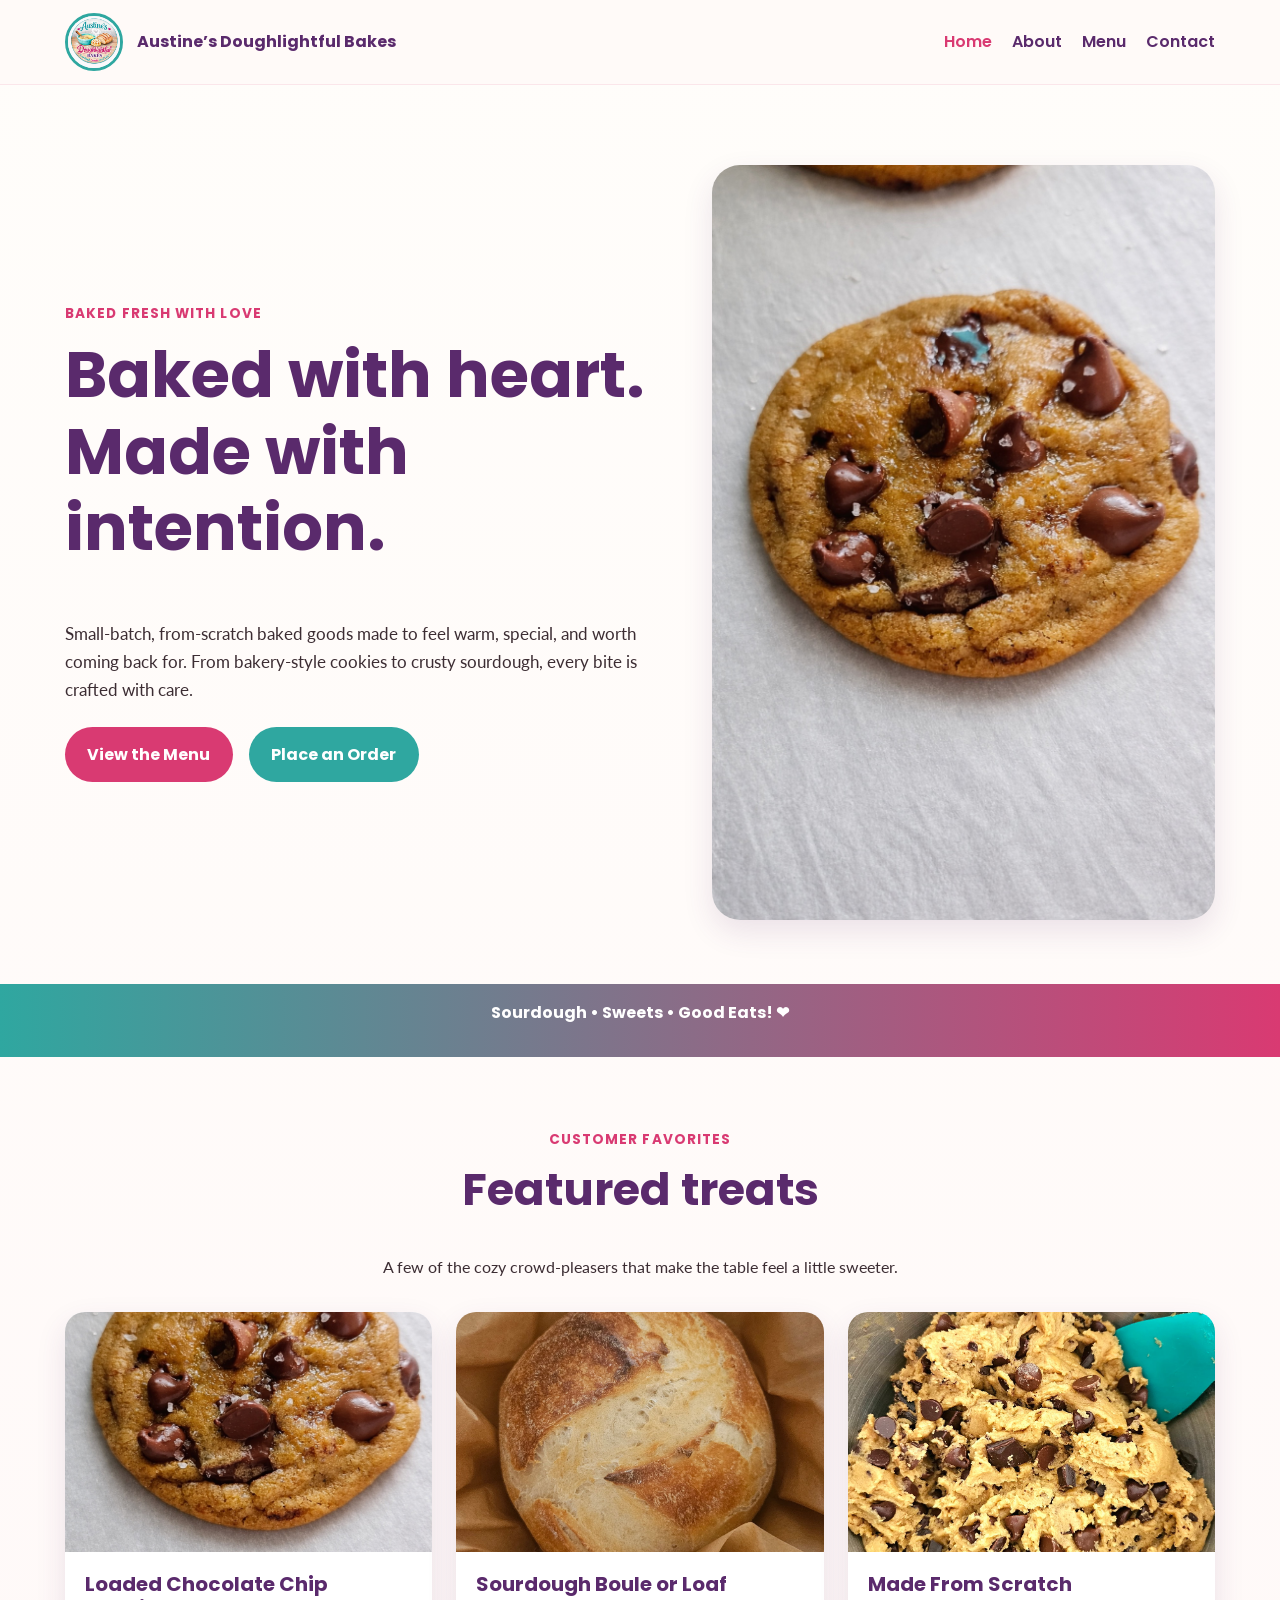
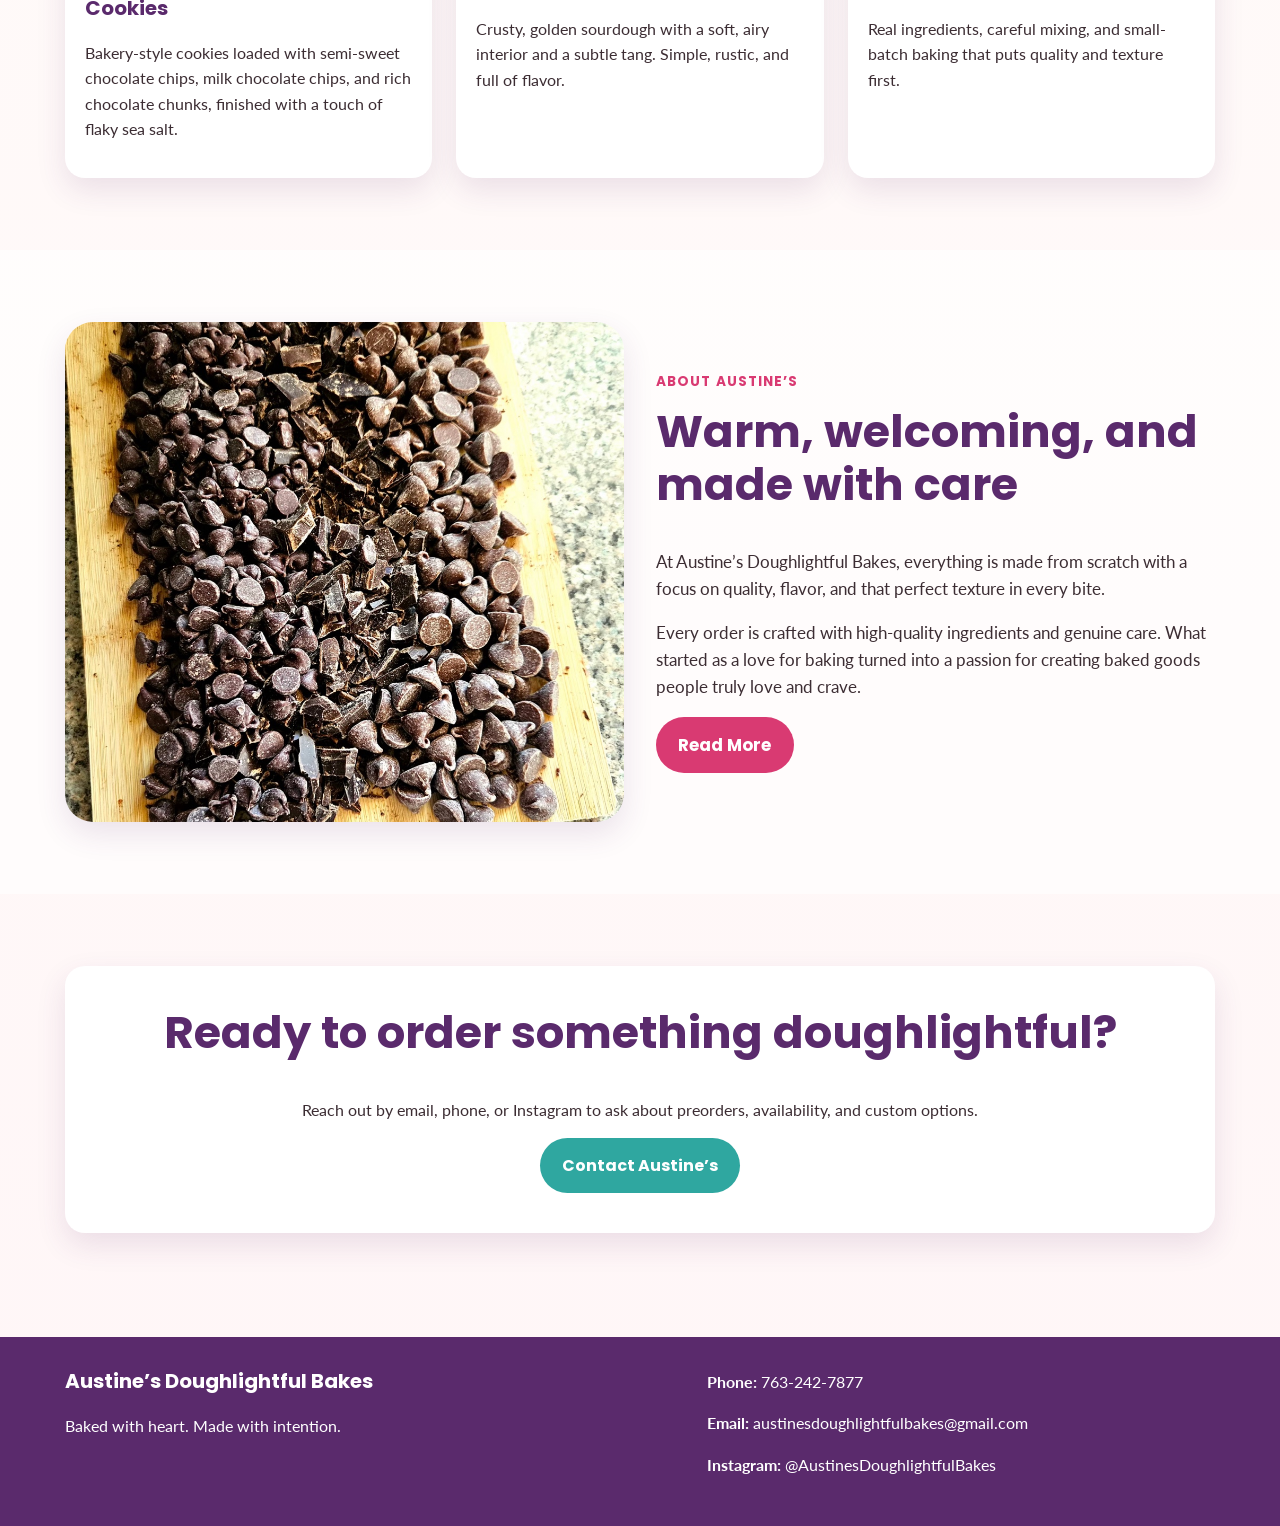
==== index.html @ f6f8898e "Add files via upload" ====
<!DOCTYPE html>
<html lang="en">
<head>
  <meta charset="UTF-8" />
  <meta name="viewport" content="width=device-width, initial-scale=1.0" />
  <title>Austine’s Doughlightful Bakes | Home</title>
  <meta
    name="description"
    content="Austine’s Doughlightful Bakes offers small-batch, from-scratch cookies, brownies, sourdough bread, and cinnamon rolls made with heart."
  />
  <link rel="preconnect" href="https://fonts.googleapis.com" />
  <link rel="preconnect" href="https://fonts.gstatic.com" crossorigin />
  <link
    href="https://fonts.googleapis.com/css2?family=Lato:wght@400;700&family=Pacifico&family=Poppins:wght@400;600;700&display=swap"
    rel="stylesheet"
  />
  <link rel="stylesheet" href="assets/css/style.css" />
</head>
<body>
  <header class="site-header">
    <div class="container nav-wrapper">
      <a href="index.html" class="brand">
        <img src="assets/images/logo.png" alt="Austine’s Doughlightful Bakes logo" class="brand-logo" />
        <span class="brand-text">Austine’s Doughlightful Bakes</span>
      </a>

      <button class="nav-toggle" aria-label="Open menu">☰</button>

      <nav class="site-nav">
        <a href="index.html" class="active">Home</a>
        <a href="about.html">About</a>
        <a href="menu.html">Menu</a>
        <a href="contact.html">Contact</a>
      </nav>
    </div>
  </header>

  <main>
    <section class="hero">
      <div class="container hero-grid">
        <div class="hero-text">
          <p class="eyebrow">Baked fresh with love</p>
          <h1>Baked with heart. Made with intention.</h1>
          <p class="hero-description">
            Small-batch, from-scratch baked goods made to feel warm, special,
            and worth coming back for. From bakery-style cookies to crusty sourdough,
            every bite is crafted with care.
          </p>
          <div class="hero-buttons">
            <a class="btn btn-primary" href="menu.html">View the Menu</a>
            <a class="btn btn-secondary" href="contact.html">Place an Order</a>
          </div>
        </div>

        <div class="hero-image-card">
          <img src="assets/images/cookie-closeup.jpg" alt="Chocolate chip cookie with flaky sea salt" />
        </div>
      </div>
    </section>

    <section class="tagline-strip">
      <div class="container">
        <p>Sourdough • Sweets • Good Eats! ❤</p>
      </div>
    </section>

    <section class="featured section">
      <div class="container">
        <div class="section-heading">
          <p class="eyebrow">Customer favorites</p>
          <h2>Featured treats</h2>
          <p>
            A few of the cozy crowd-pleasers that make the table feel a little sweeter.
          </p>
        </div>

        <div class="card-grid">
          <article class="product-card">
            <img src="assets/images/cookie-closeup.jpg" alt="Loaded chocolate chip cookie" />
            <div class="card-content">
              <h3>Loaded Chocolate Chip Cookies</h3>
              <p>
                Bakery-style cookies loaded with semi-sweet chocolate chips, milk chocolate chips,
                and rich chocolate chunks, finished with a touch of flaky sea salt.
              </p>
            </div>
          </article>

          <article class="product-card">
            <img src="assets/images/sourdough-loaf.jpg" alt="Fresh sourdough loaf" />
            <div class="card-content">
              <h3>Sourdough Boule or Loaf</h3>
              <p>
                Crusty, golden sourdough with a soft, airy interior and a subtle tang.
                Simple, rustic, and full of flavor.
              </p>
            </div>
          </article>

          <article class="product-card">
            <img src="assets/images/cookie-dough.jpg" alt="Chocolate chip cookie dough in mixing bowl" />
            <div class="card-content">
              <h3>Made From Scratch</h3>
              <p>
                Real ingredients, careful mixing, and small-batch baking that puts quality and texture first.
              </p>
            </div>
          </article>
        </div>
      </div>
    </section>

    <section class="about-preview section alt-bg">
      <div class="container split-section">
        <div class="image-panel">
          <img src="assets/images/chocolate-chunks.jpg" alt="Chocolate chips and chopped chocolate" />
        </div>
        <div class="text-panel">
          <p class="eyebrow">About Austine’s</p>
          <h2>Warm, welcoming, and made with care</h2>
          <p>
            At Austine’s Doughlightful Bakes, everything is made from scratch with a focus on
            quality, flavor, and that perfect texture in every bite.
          </p>
          <p>
            Every order is crafted with high-quality ingredients and genuine care. What started
            as a love for baking turned into a passion for creating baked goods people truly love and crave.
          </p>
          <a class="btn btn-primary" href="about.html">Read More</a>
        </div>
      </div>
    </section>

    <section class="home-cta section">
      <div class="container cta-box">
        <h2>Ready to order something doughlightful?</h2>
        <p>
          Reach out by email, phone, or Instagram to ask about preorders, availability, and custom options.
        </p>
        <a class="btn btn-secondary" href="contact.html">Contact Austine’s</a>
      </div>
    </section>
  </main>

  <footer class="site-footer">
    <div class="container footer-grid">
      <div>
        <h3>Austine’s Doughlightful Bakes</h3>
        <p>Baked with heart. Made with intention.</p>
      </div>
      <div>
        <p><strong>Phone:</strong> <a href="tel:7632427877">763-242-7877</a></p>
        <p><strong>Email:</strong> <a href="mailto:austinesdoughlightfulbakes@gmail.com">austinesdoughlightfulbakes@gmail.com</a></p>
        <p><strong>Instagram:</strong> <a href="https://instagram.com/AustinesDoughlightfulBakes" target="_blank" rel="noopener noreferrer">@AustinesDoughlightfulBakes</a></p>
      </div>
    </div>
  </footer>

  <script src="assets/js/script.js"></script>
</body>
</html>
---- assets/css/style.css ----
:root {
  --teal: #2fa7a0;
  --raspberry: #d93a72;
  --plum: #5a2a6c;
  --cream: #fff7f1;
  --cream-dark: #f4e7dc;
  --text: #3c2d33;
  --white: #ffffff;
  --shadow: 0 12px 30px rgba(90, 42, 108, 0.12);
  --radius: 20px;
  --max-width: 1150px;
}

* {
  box-sizing: border-box;
}

html {
  scroll-behavior: smooth;
}

body {
  margin: 0;
  font-family: "Lato", sans-serif;
  color: var(--text);
  background: linear-gradient(to bottom, #fffdfa, #fff6f7);
  line-height: 1.6;
}

img {
  max-width: 100%;
  display: block;
}

a {
  color: var(--plum);
  text-decoration: none;
}

a:hover {
  opacity: 0.9;
}

.container {
  width: min(92%, var(--max-width));
  margin: 0 auto;
}

.section {
  padding: 4.5rem 0;
}

.alt-bg {
  background: rgba(255, 255, 255, 0.68);
}

.centered-text {
  text-align: center;
}

.eyebrow {
  font-family: "Poppins", sans-serif;
  text-transform: uppercase;
  letter-spacing: 0.08em;
  font-size: 0.85rem;
  color: var(--raspberry);
  font-weight: 700;
  margin-bottom: 0.75rem;
}

h1,
h2,
h3,
h4 {
  margin-top: 0;
  line-height: 1.2;
  color: var(--plum);
}

h1 {
  font-family: "Poppins", sans-serif;
  font-size: clamp(2.3rem, 5vw, 4.4rem);
}

h2 {
  font-family: "Poppins", sans-serif;
  font-size: clamp(1.8rem, 4vw, 2.8rem);
}

h3 {
  font-family: "Poppins", sans-serif;
  font-size: 1.25rem;
}

p {
  margin-top: 0;
}

.site-header {
  position: sticky;
  top: 0;
  z-index: 1000;
  background: rgba(255, 250, 248, 0.94);
  backdrop-filter: blur(10px);
  border-bottom: 1px solid rgba(217, 58, 114, 0.1);
}

.nav-wrapper {
  display: flex;
  align-items: center;
  justify-content: space-between;
  gap: 1rem;
  min-height: 84px;
}

.brand {
  display: flex;
  align-items: center;
  gap: 0.85rem;
  font-family: "Poppins", sans-serif;
  font-weight: 700;
  color: var(--plum);
}

.brand-logo {
  width: 58px;
  height: 58px;
  object-fit: cover;
  border-radius: 50%;
  border: 3px solid var(--teal);
  background: var(--white);
}

.brand-text {
  font-size: 1rem;
}

.site-nav {
  display: flex;
  align-items: center;
  gap: 1.25rem;
}

.site-nav a {
  font-family: "Poppins", sans-serif;
  font-weight: 600;
  color: var(--plum);
  position: relative;
}

.site-nav a.active,
.site-nav a:hover {
  color: var(--raspberry);
}

.nav-toggle {
  display: none;
  border: none;
  background: var(--teal);
  color: var(--white);
  font-size: 1.4rem;
  padding: 0.5rem 0.8rem;
  border-radius: 12px;
  cursor: pointer;
}

.hero {
  padding: 5rem 0 4rem;
}

.hero-grid {
  display: grid;
  grid-template-columns: 1.1fr 0.9fr;
  gap: 2rem;
  align-items: center;
}

.hero-description {
  max-width: 620px;
  font-size: 1.08rem;
}

.hero-image-card img {
  border-radius: 28px;
  box-shadow: var(--shadow);
  min-height: 420px;
  object-fit: cover;
  width: 100%;
}

.hero-buttons {
  display: flex;
  flex-wrap: wrap;
  gap: 1rem;
  margin-top: 1.5rem;
}

.btn {
  display: inline-block;
  padding: 0.9rem 1.4rem;
  border-radius: 999px;
  font-family: "Poppins", sans-serif;
  font-weight: 700;
  transition: transform 0.2s ease, opacity 0.2s ease;
}

.btn:hover {
  transform: translateY(-2px);
}

.btn-primary {
  background: var(--raspberry);
  color: var(--white);
}

.btn-secondary {
  background: var(--teal);
  color: var(--white);
}

.tagline-strip {
  background: linear-gradient(90deg, var(--teal), var(--raspberry));
  color: var(--white);
  text-align: center;
  padding: 1rem 0;
  font-family: "Poppins", sans-serif;
  font-weight: 700;
}

.section-heading {
  text-align: center;
  max-width: 700px;
  margin: 0 auto 2rem;
}

.card-grid {
  display: grid;
  grid-template-columns: repeat(3, 1fr);
  gap: 1.5rem;
}

.product-card,
.value-card,
.contact-card,
.menu-card,
.cta-box {
  background: var(--white);
  border-radius: var(--radius);
  box-shadow: var(--shadow);
}

.product-card {
  overflow: hidden;
}

.product-card img {
  width: 100%;
  height: 240px;
  object-fit: cover;
}

.card-content {
  padding: 1.25rem;
}

.split-section {
  display: grid;
  grid-template-columns: 1fr 1fr;
  gap: 2rem;
  align-items: center;
}

.image-panel img {
  width: 100%;
  height: 100%;
  max-height: 500px;
  object-fit: cover;
  border-radius: 28px;
  box-shadow: var(--shadow);
}

.text-panel {
  font-size: 1.05rem;
}

.cta-box {
  text-align: center;
  padding: 2.5rem 1.5rem;
}

.page-hero {
  padding: 4rem 0 2rem;
  text-align: center;
}

.small-hero {
  background:
    radial-gradient(circle at top left, rgba(47, 167, 160, 0.12), transparent 35%),
    radial-gradient(circle at top right, rgba(217, 58, 114, 0.12), transparent 35%);
}

.menu-category-title {
  margin: 2.5rem 0 1rem;
  text-align: center;
}

.menu-grid {
  display: grid;
  grid-template-columns: repeat(2, 1fr);
  gap: 1.5rem;
}

.menu-card {
  padding: 1.5rem;
  border-left: 6px solid var(--teal);
}

.values-grid {
  display: grid;
  grid-template-columns: repeat(3, 1fr);
  gap: 1.5rem;
}

.value-card {
  padding: 1.5rem;
  text-align: center;
}

.contact-grid {
  display: grid;
  grid-template-columns: 1fr 1fr;
  gap: 1.5rem;
}

.contact-card {
  padding: 1.5rem;
}

.contact-actions {
  display: flex;
  flex-wrap: wrap;
  gap: 1rem;
  margin-top: 1rem;
}

.site-footer {
  background: var(--plum);
  color: var(--white);
  padding: 2rem 0;
  margin-top: 2rem;
}

.site-footer h3,
.site-footer p,
.site-footer a {
  color: var(--white);
}

.footer-grid {
  display: grid;
  grid-template-columns: 1.2fr 1fr;
  gap: 2rem;
  align-items: start;
}

@media (max-width: 900px) {
  .hero-grid,
  .split-section,
  .card-grid,
  .values-grid,
  .contact-grid,
  .menu-grid,
  .footer-grid {
    grid-template-columns: 1fr;
  }

  .hero {
    padding-top: 3rem;
  }

  .hero-image-card img {
    min-height: auto;
  }

  .site-nav {
    position: absolute;
    top: 84px;
    right: 4%;
    background: var(--white);
    box-shadow: var(--shadow);
    border-radius: 18px;
    padding: 1rem;
    display: none;
    flex-direction: column;
    align-items: flex-start;
    min-width: 220px;
  }

  .site-nav.show {
    display: flex;
  }

  .nav-toggle {
    display: inline-block;
  }

  .brand-text {
    max-width: 180px;
    font-size: 0.95rem;
  }
}
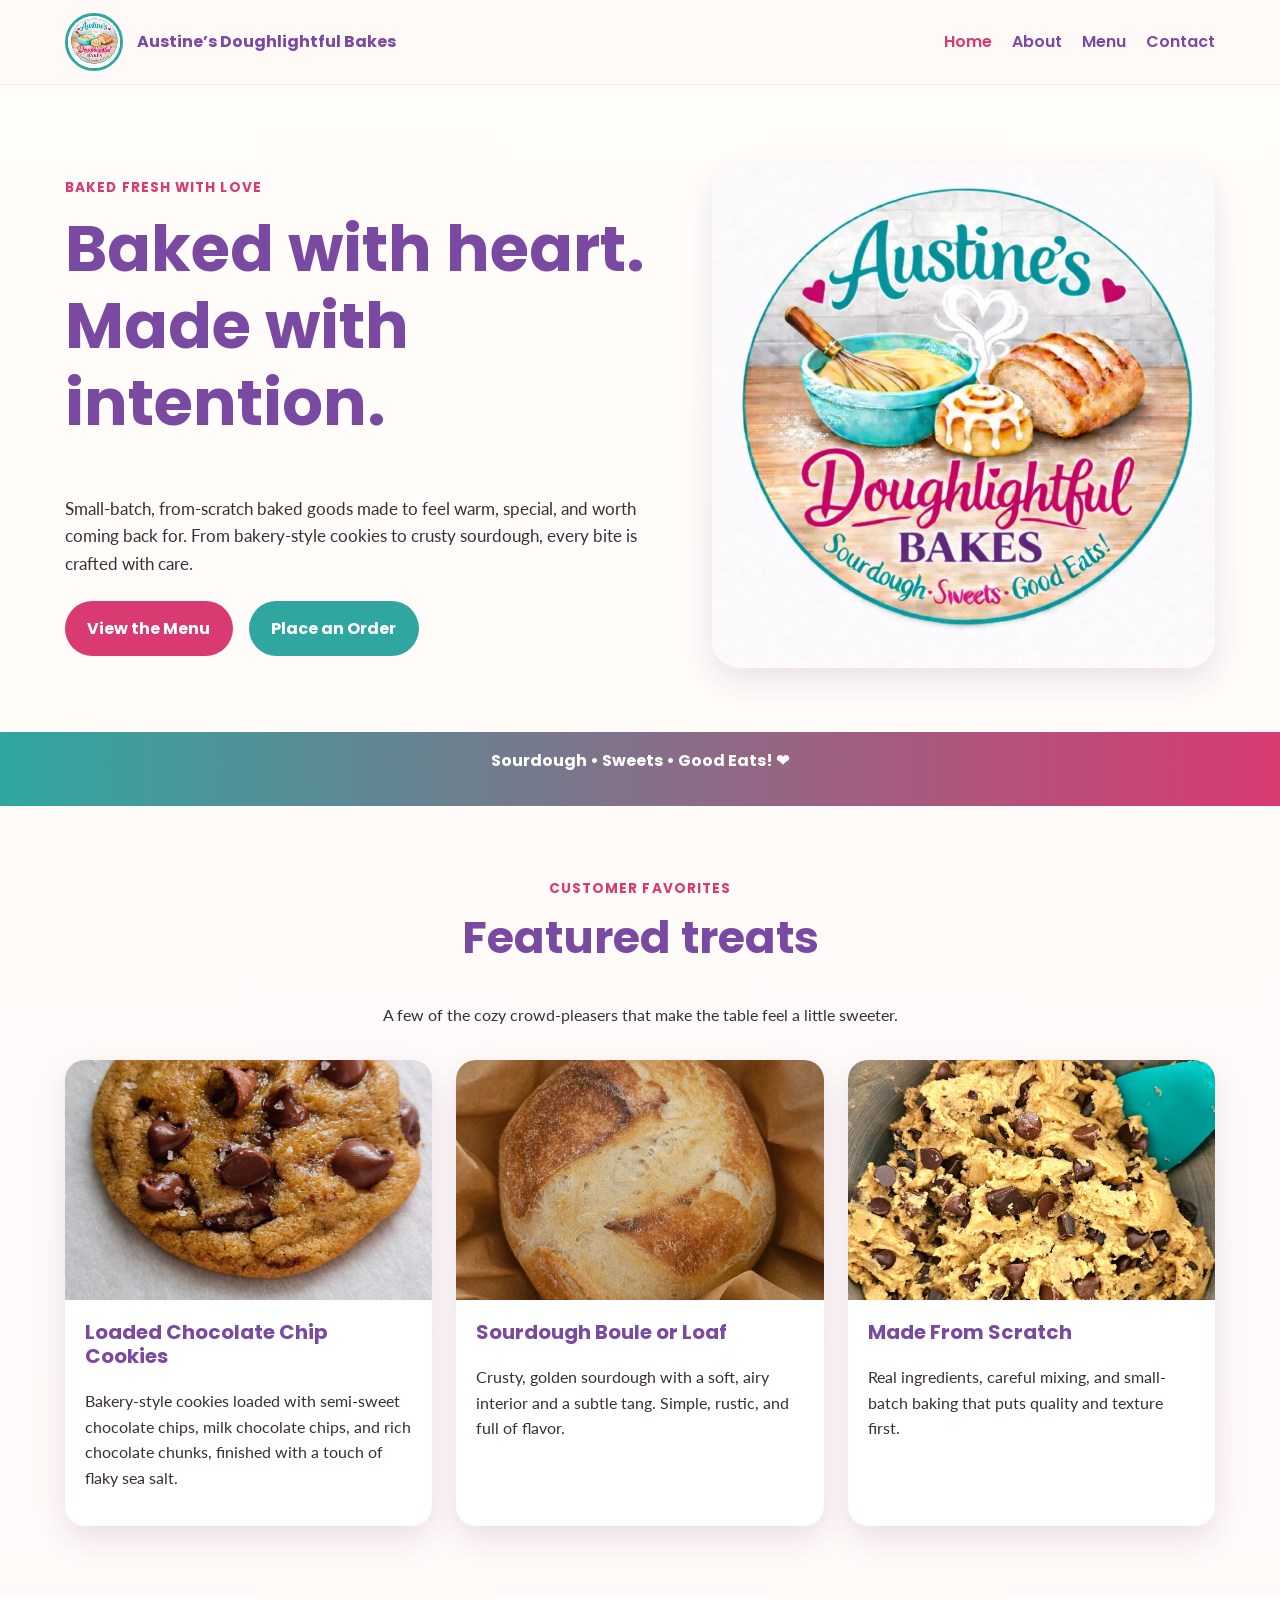
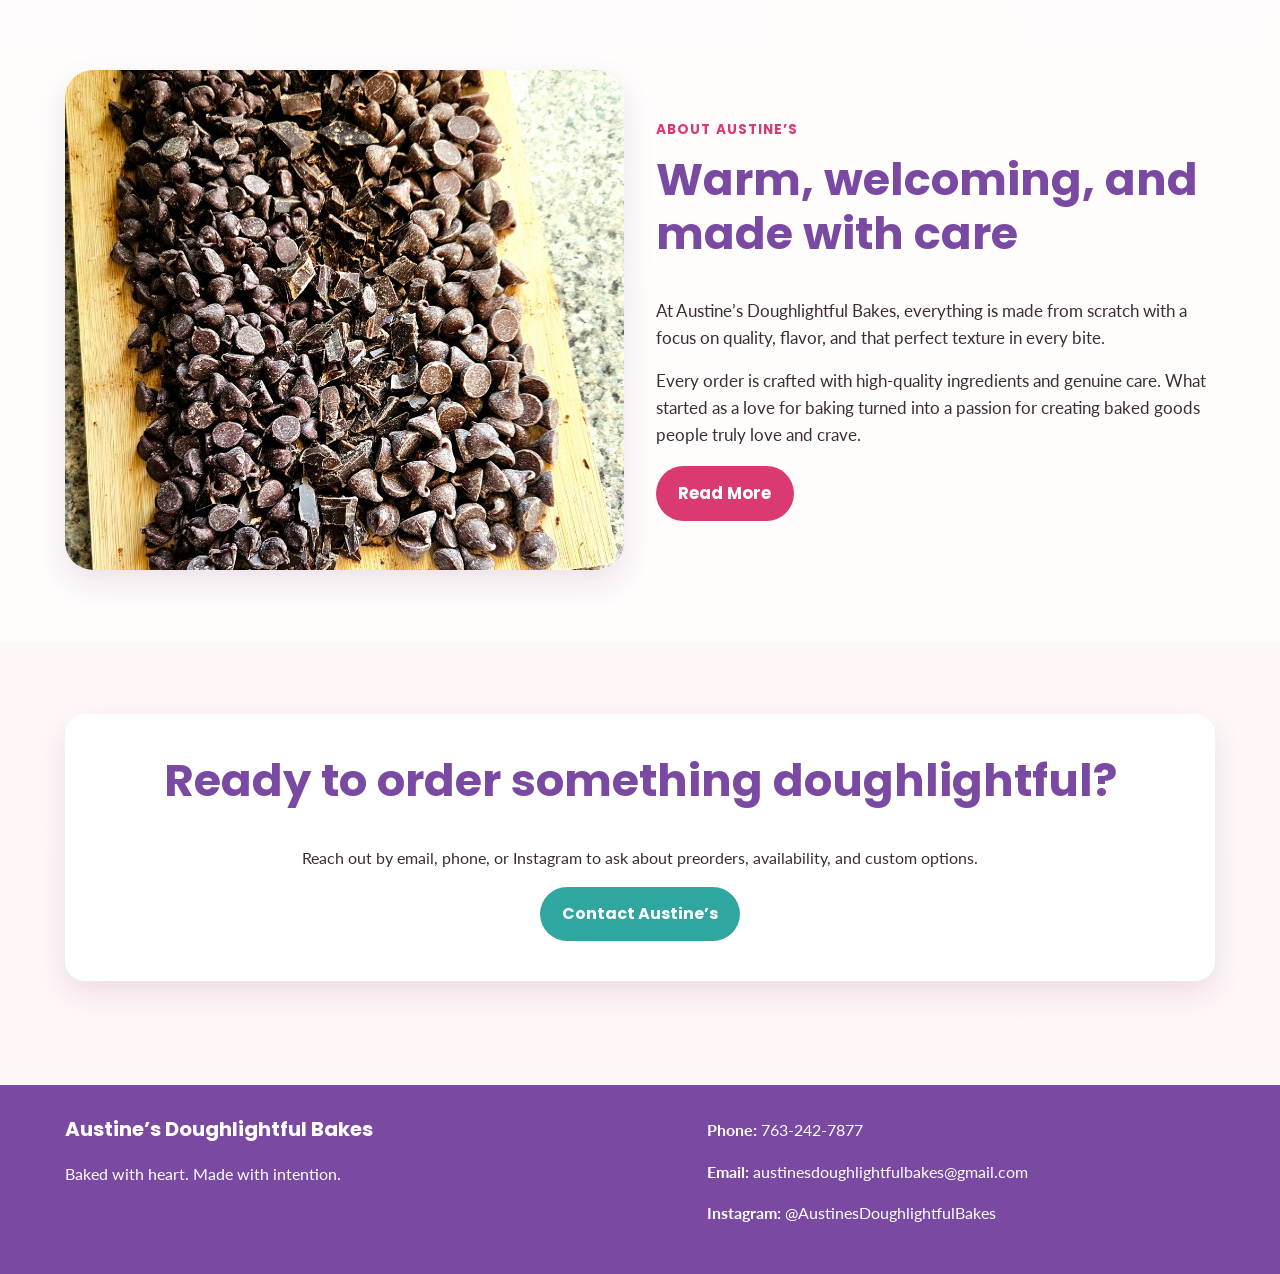
==== commit 888b167c: "Update index.html" ====
--- a/index.html
+++ b/index.html
@@ -53,9 +53,8 @@
         </div>
 
         <div class="hero-image-card">
-          <img src="assets/images/cookie-closeup.jpg" alt="Chocolate chip cookie with flaky sea salt" />
-        </div>
-      </div>
+  <img src="assets/images/logo.png" alt="Austine’s Doughlightful Bakes logo" />
+</div>
     </section>
 
     <section class="tagline-strip">
@@ -158,4 +157,4 @@
 
   <script src="assets/js/script.js"></script>
 </body>
-</html>+</html>
--- a/assets/css/style.css
+++ b/assets/css/style.css
@@ -1,7 +1,7 @@
 :root {
   --teal: #2fa7a0;
   --raspberry: #d93a72;
-  --plum: #5a2a6c;
+  --plum: #7a4aa3;
   --cream: #fff7f1;
   --cream-dark: #f4e7dc;
   --text: #3c2d33;
@@ -408,4 +408,4 @@
     max-width: 180px;
     font-size: 0.95rem;
   }
-}+}
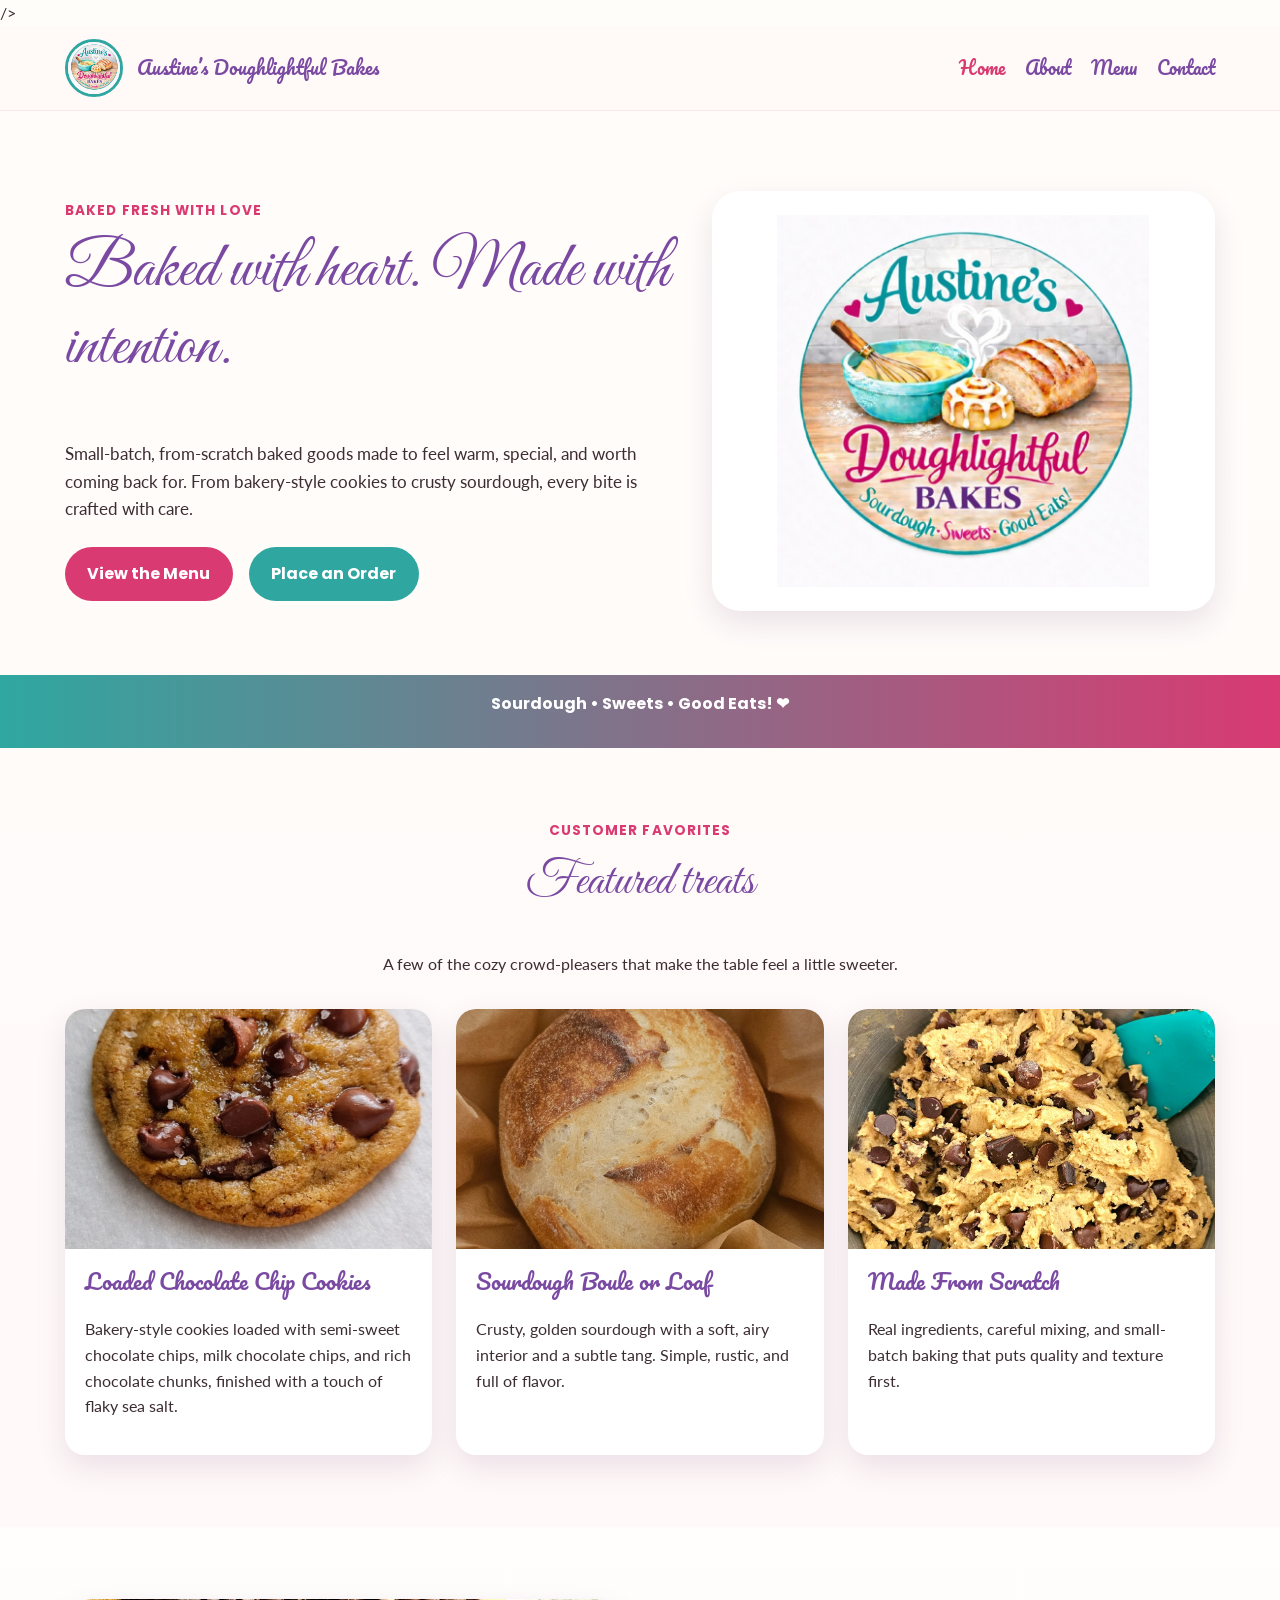
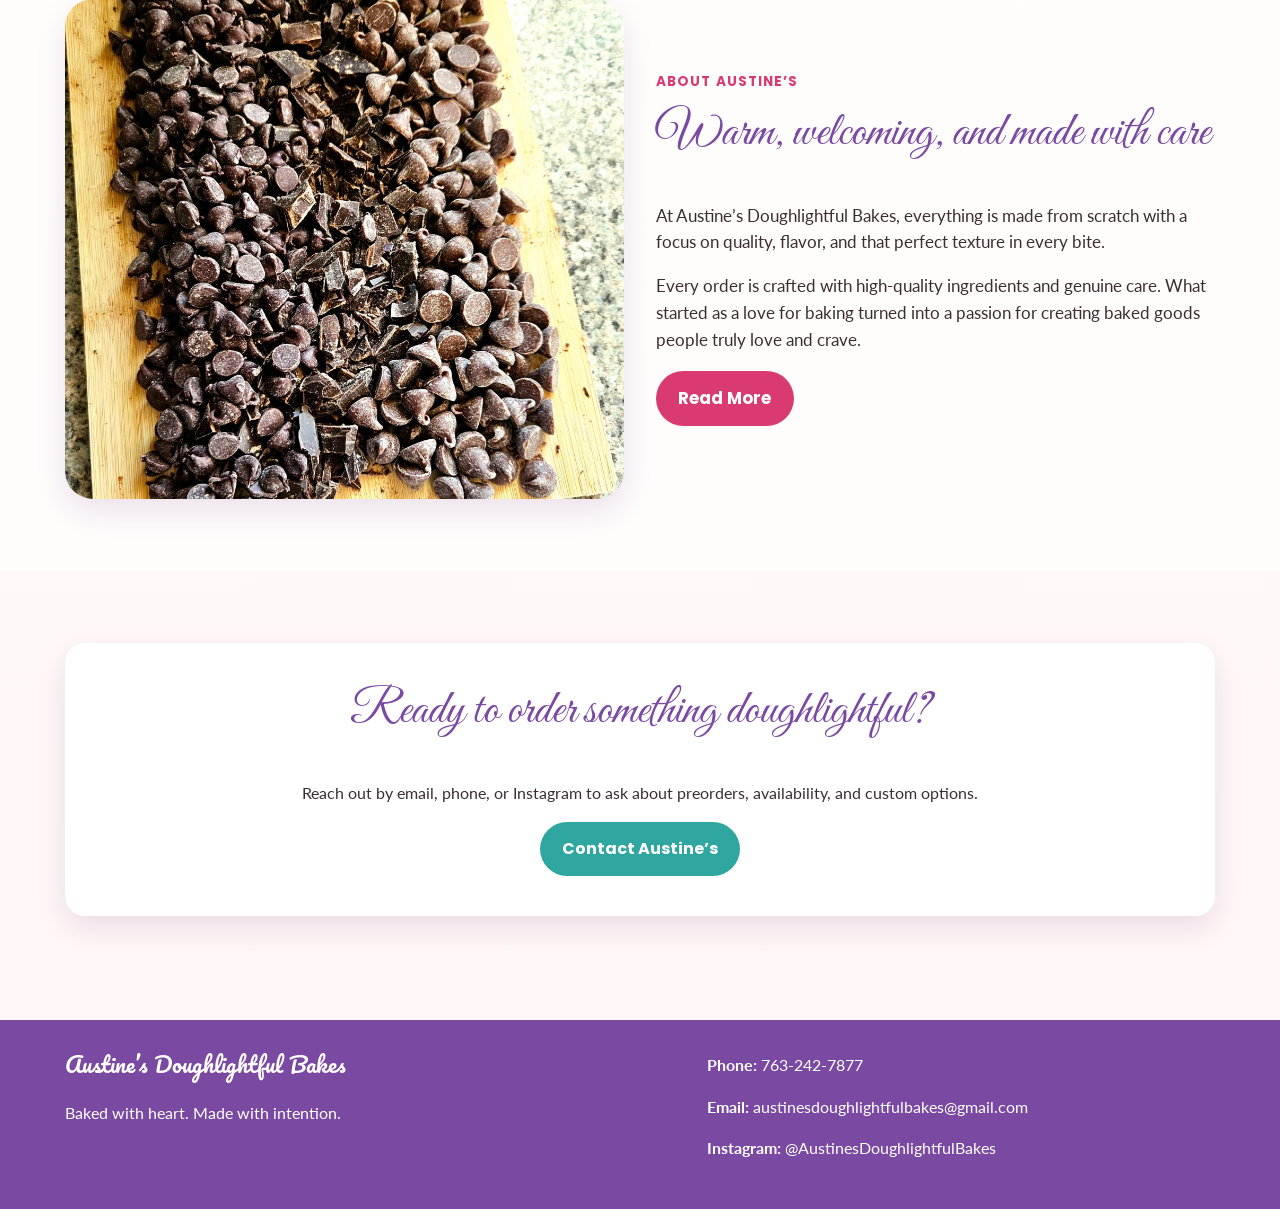
==== commit 3b3f1e4f: "Fix HTML encoding issues in index.html" ====
--- a/index.html
+++ b/index.html
@@ -8,11 +8,10 @@
     name="description"
     content="Austine’s Doughlightful Bakes offers small-batch, from-scratch cookies, brownies, sourdough bread, and cinnamon rolls made with heart."
   />
-  <link rel="preconnect" href="https://fonts.googleapis.com" />
-  <link rel="preconnect" href="https://fonts.gstatic.com" crossorigin />
   <link
-    href="https://fonts.googleapis.com/css2?family=Lato:wght@400;700&family=Pacifico&family=Poppins:wght@400;600;700&display=swap"
-    rel="stylesheet"
+  href="https://fonts.googleapis.com/css2?family=Lato:wght@400;700&family=Pacifico&family=Great+Vibes&family=Poppins:wght@400;600;700&display=swap"
+  rel="stylesheet"
+/>
   />
   <link rel="stylesheet" href="assets/css/style.css" />
 </head>
--- a/assets/css/style.css
+++ b/assets/css/style.css
@@ -68,28 +68,36 @@
   margin-bottom: 0.75rem;
 }
 
+/* ✨ SCRIPT FONT MAGIC */
+
 h1,
-h2,
+h2 {
+  margin-top: 0;
+  line-height: 1.2;
+  color: var(--plum);
+  font-family: "Great Vibes", cursive;
+  font-weight: 400;
+}
+
 h3,
 h4 {
   margin-top: 0;
   line-height: 1.2;
   color: var(--plum);
+  font-family: "Pacifico", cursive;
+  font-weight: 400;
 }
 
 h1 {
-  font-family: "Poppins", sans-serif;
-  font-size: clamp(2.3rem, 5vw, 4.4rem);
+  font-size: clamp(2.6rem, 5vw, 4.8rem);
 }
 
 h2 {
-  font-family: "Poppins", sans-serif;
-  font-size: clamp(1.8rem, 4vw, 2.8rem);
+  font-size: clamp(2rem, 4vw, 3rem);
 }
 
 h3 {
-  font-family: "Poppins", sans-serif;
-  font-size: 1.25rem;
+  font-size: 1.35rem;
 }
 
 p {
@@ -113,12 +121,13 @@
   min-height: 84px;
 }
 
+/* ✨ LOGO TEXT */
 .brand {
   display: flex;
   align-items: center;
   gap: 0.85rem;
-  font-family: "Poppins", sans-serif;
-  font-weight: 700;
+  font-family: "Pacifico", cursive;
+  font-weight: 400;
   color: var(--plum);
 }
 
@@ -132,9 +141,10 @@
 }
 
 .brand-text {
-  font-size: 1rem;
-}
-
+  font-size: 1.2rem;
+}
+
+/* ✨ NAV FONT */
 .site-nav {
   display: flex;
   align-items: center;
@@ -142,8 +152,9 @@
 }
 
 .site-nav a {
-  font-family: "Poppins", sans-serif;
-  font-weight: 600;
+  font-family: "Pacifico", cursive;
+  font-weight: 400;
+  font-size: 1.1rem;
   color: var(--plum);
   position: relative;
 }
@@ -183,9 +194,11 @@
 .hero-image-card img {
   border-radius: 28px;
   box-shadow: var(--shadow);
-  min-height: 420px;
-  object-fit: cover;
+  max-height: 420px;
+  object-fit: contain;
   width: 100%;
+  background: var(--white);
+  padding: 1.5rem;
 }
 
 .hero-buttons {
@@ -406,6 +419,6 @@
 
   .brand-text {
     max-width: 180px;
-    font-size: 0.95rem;
-  }
-}
+    font-size: 1.05rem;
+  }
+}
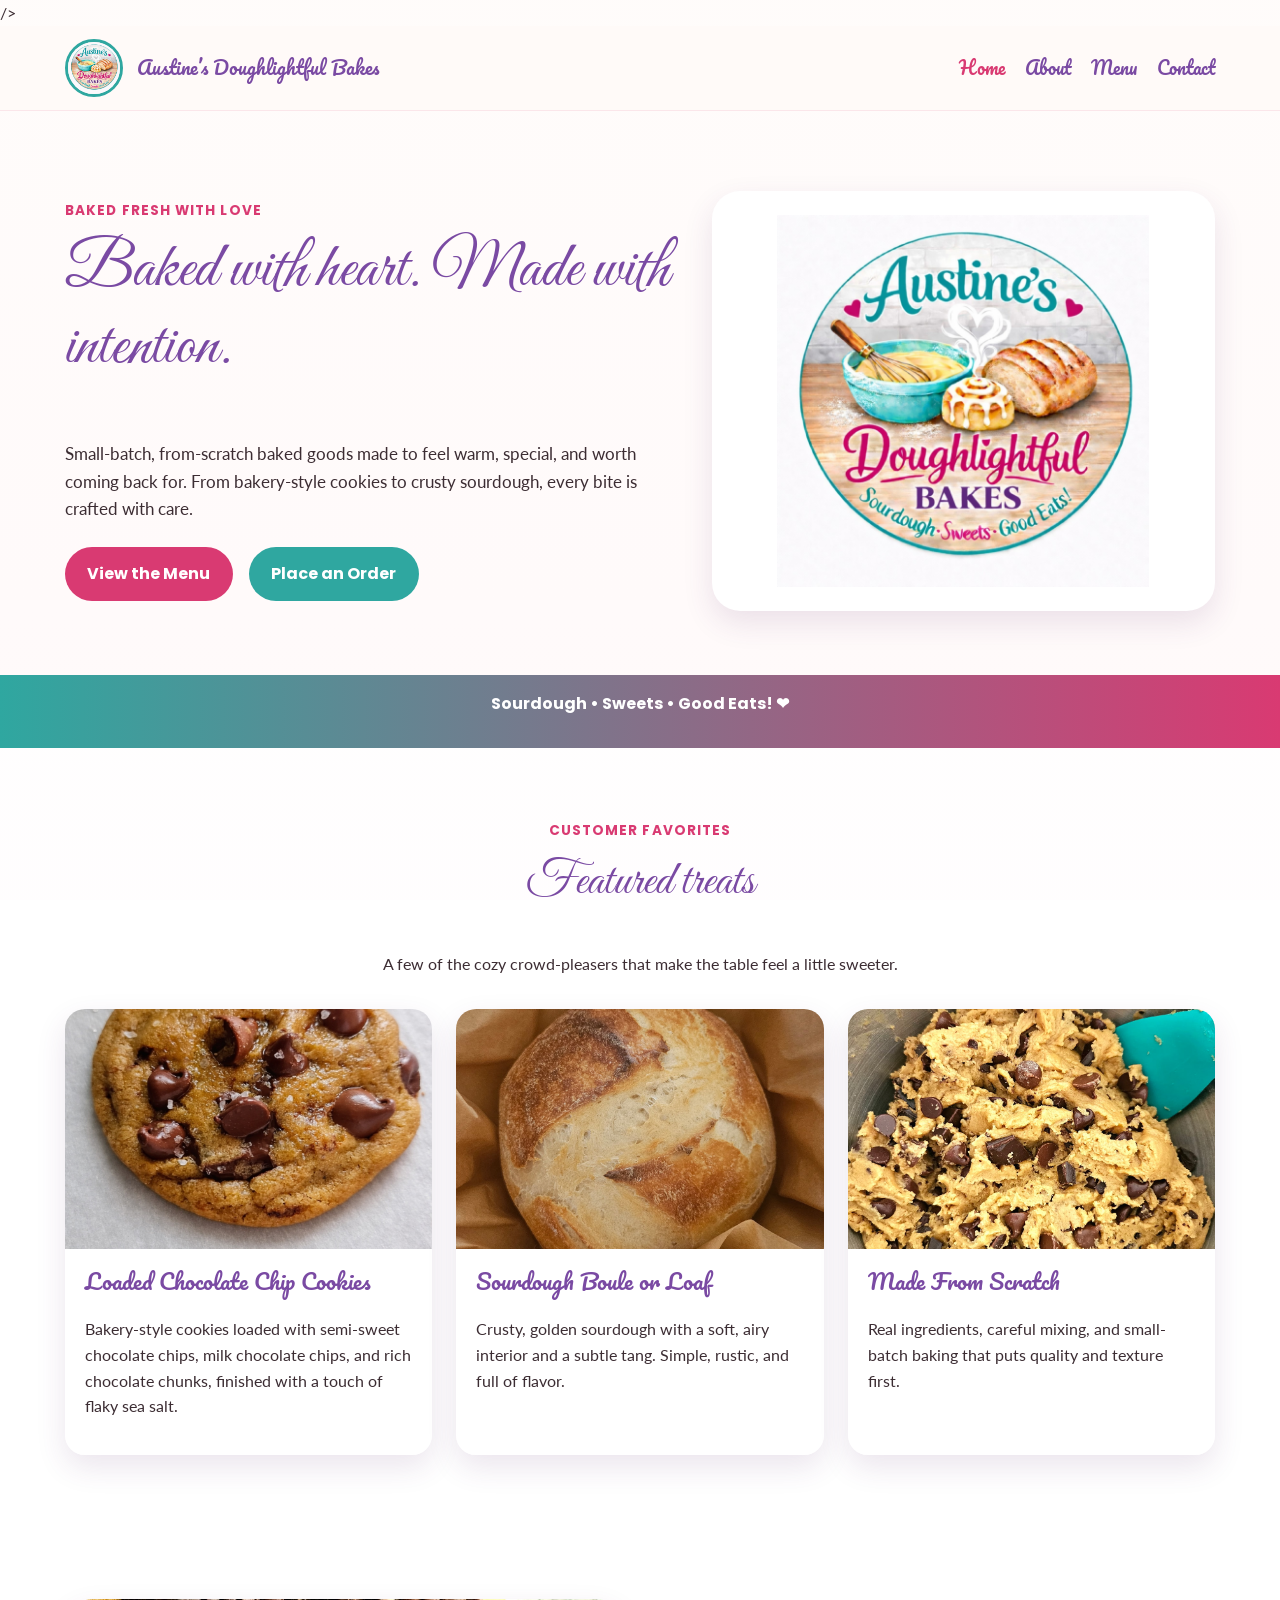
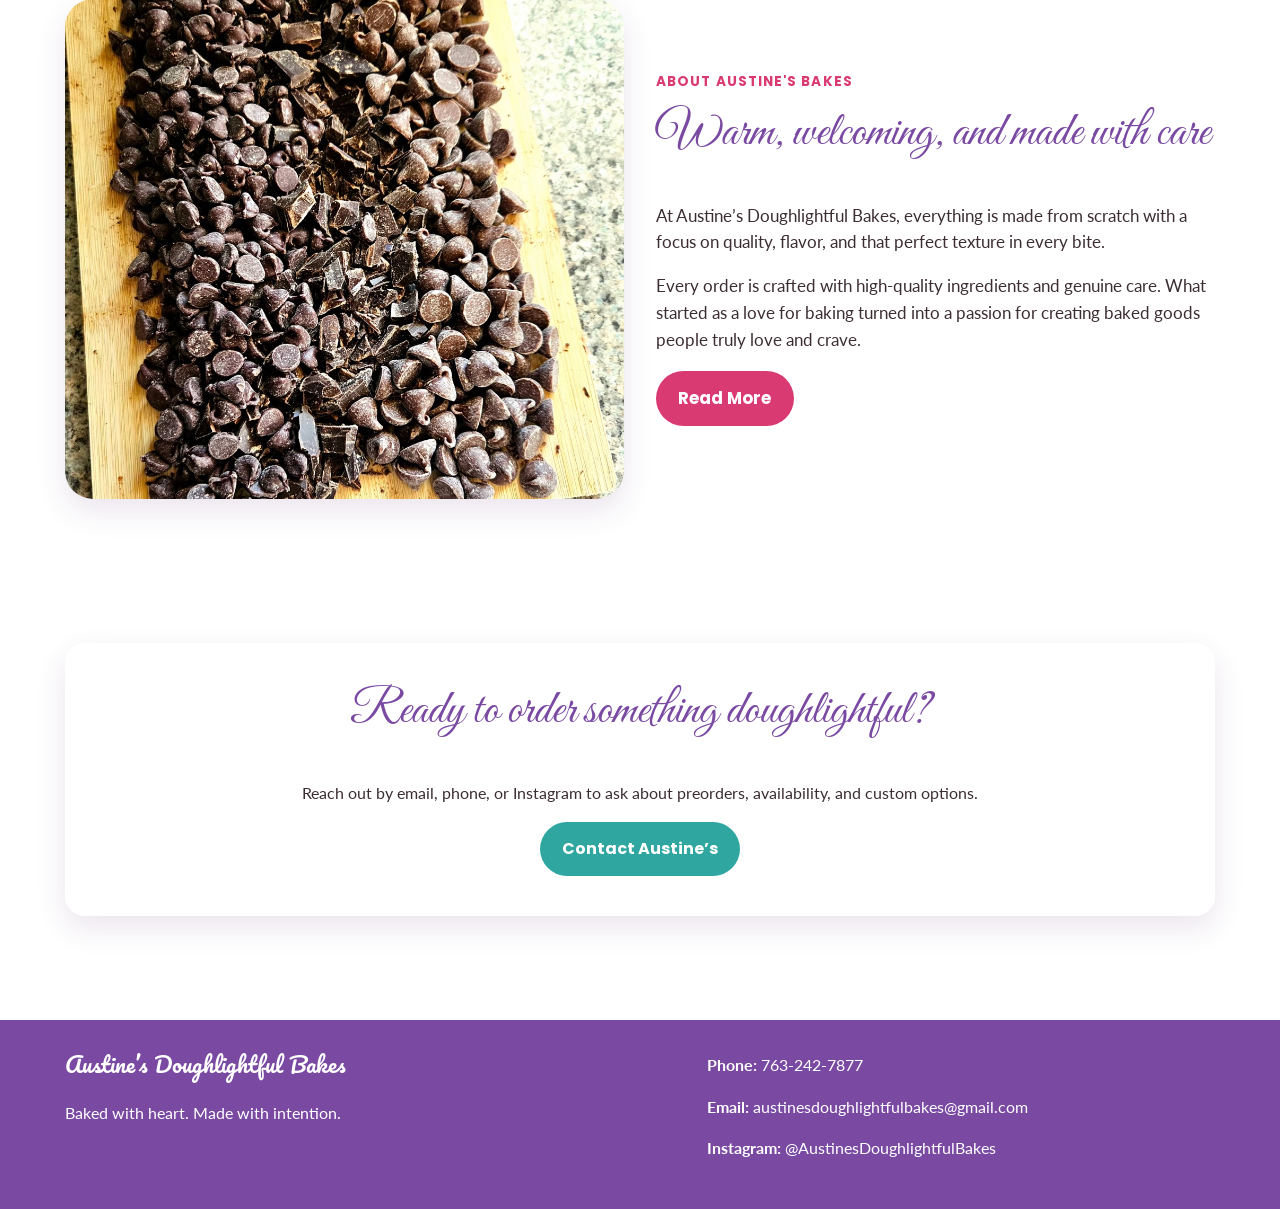
==== commit 5d668bf0: "Fix HTML encoding issues in index.html" ====
--- a/index.html
+++ b/index.html
@@ -114,7 +114,7 @@
           <img src="assets/images/chocolate-chunks.jpg" alt="Chocolate chips and chopped chocolate" />
         </div>
         <div class="text-panel">
-          <p class="eyebrow">About Austine’s</p>
+          <p class="eyebrow">About Austine's Bakes</p>
           <h2>Warm, welcoming, and made with care</h2>
           <p>
             At Austine’s Doughlightful Bakes, everything is made from scratch with a focus on
--- a/assets/css/style.css
+++ b/assets/css/style.css
@@ -23,8 +23,16 @@
   margin: 0;
   font-family: "Lato", sans-serif;
   color: var(--text);
-  background: linear-gradient(to bottom, #fffdfa, #fff6f7);
   line-height: 1.6;
+
+  /* ✨ BACKGROUND IMAGE */
+  background:
+    linear-gradient(rgba(255, 250, 248, 0.65), rgba(255, 246, 247, 0.65)),
+    url("assets/images/background.jpg");
+
+  background-size: cover;
+  background-position: center;
+  background-attachment: fixed;
 }
 
 img {
@@ -48,10 +56,11 @@
 
 .section {
   padding: 4.5rem 0;
+  background: rgba(255, 255, 255, 0.75);
 }
 
 .alt-bg {
-  background: rgba(255, 255, 255, 0.68);
+  background: rgba(255, 255, 255, 0.55);
 }
 
 .centered-text {
@@ -257,7 +266,7 @@
 .contact-card,
 .menu-card,
 .cta-box {
-  background: var(--white);
+  background: rgba(255, 255, 255, 0.85);
   border-radius: var(--radius);
   box-shadow: var(--shadow);
 }
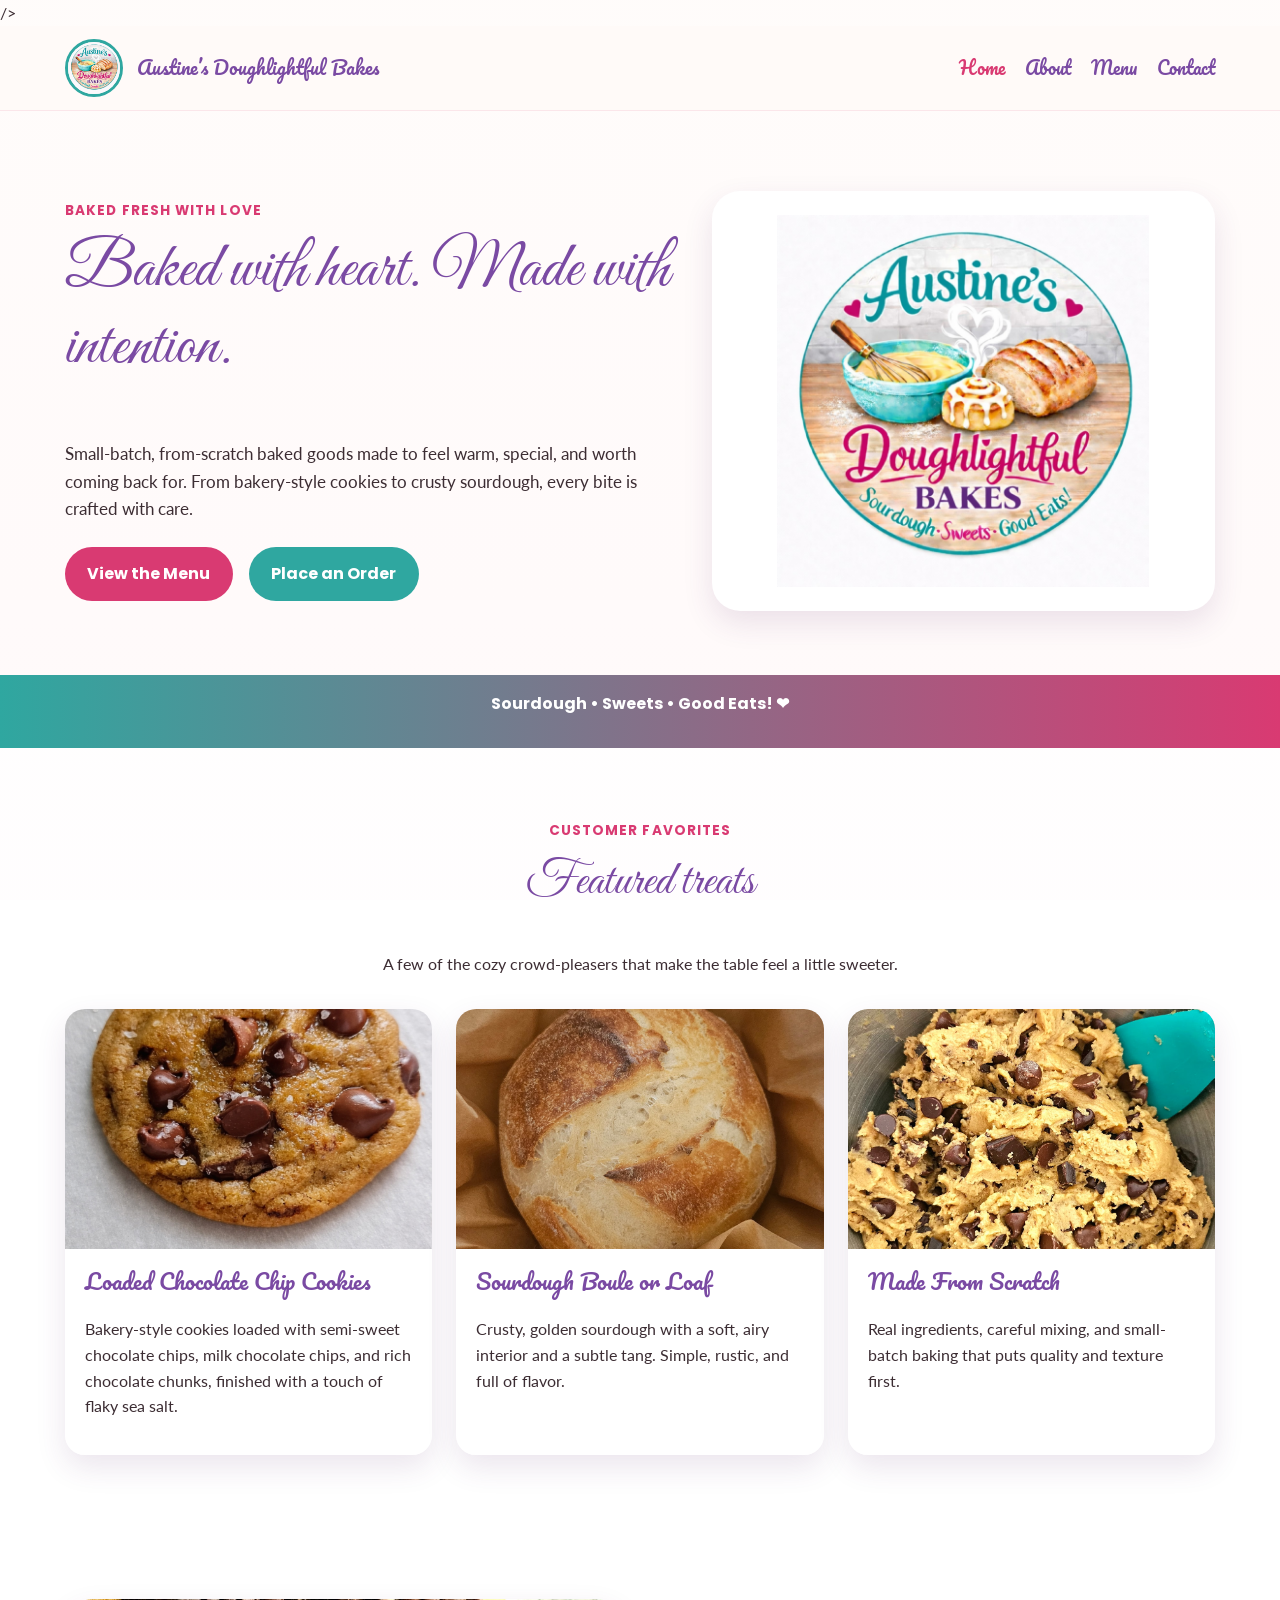
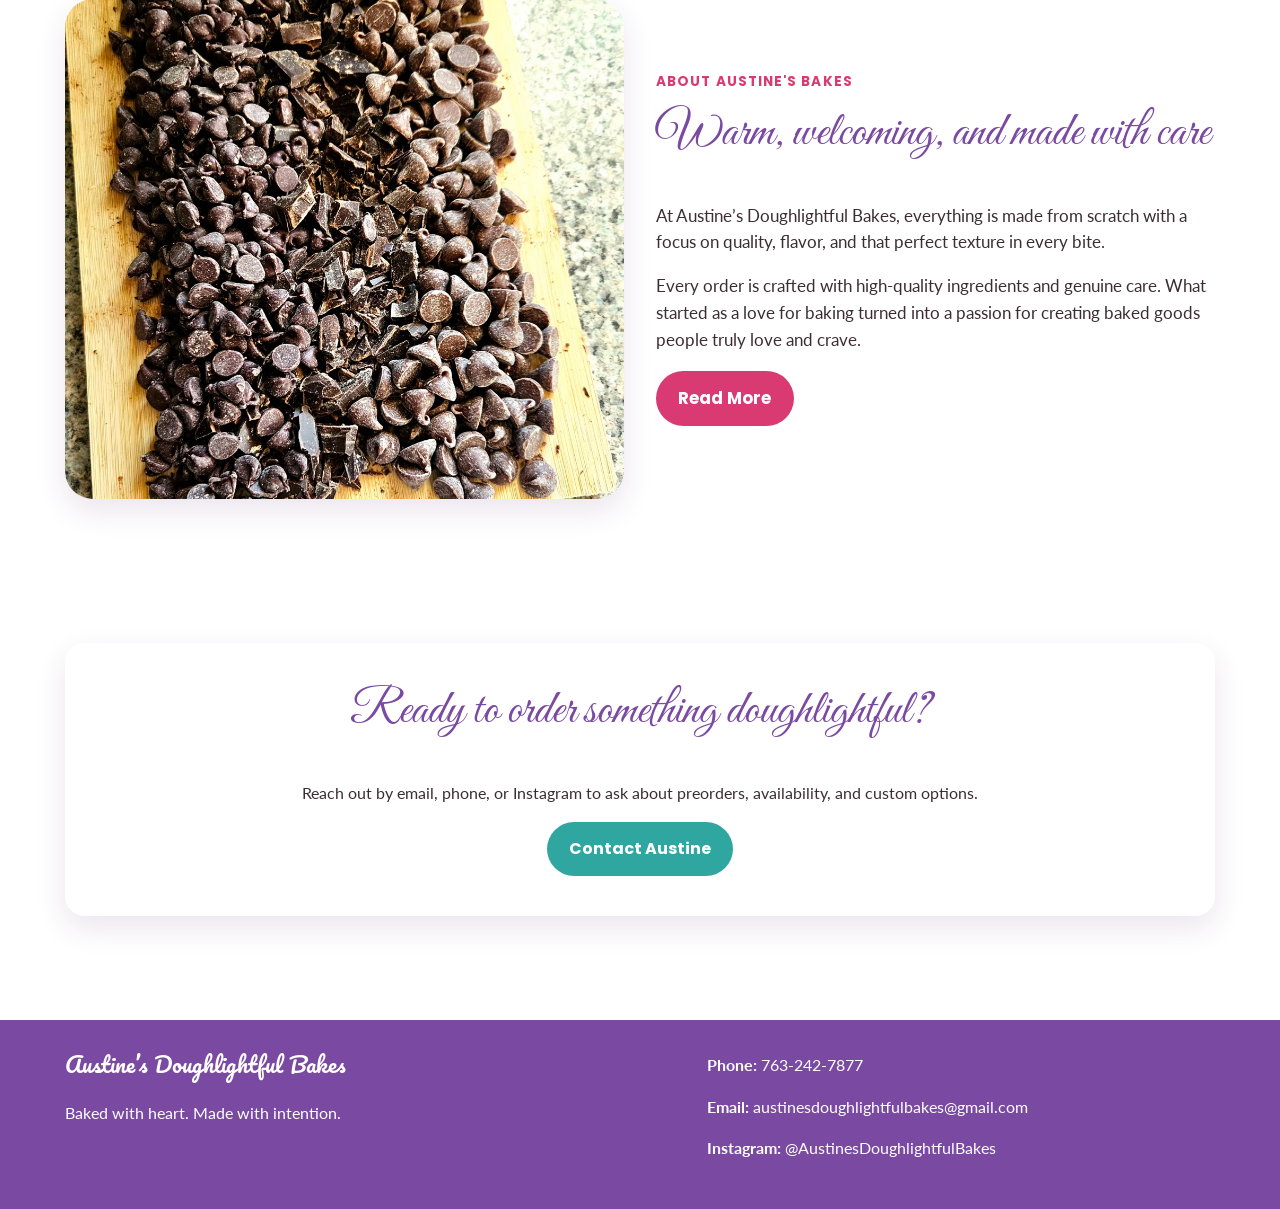
==== commit 2fc45206: "Fix HTML encoding issues in index.html" ====
--- a/index.html
+++ b/index.html
@@ -135,7 +135,7 @@
         <p>
           Reach out by email, phone, or Instagram to ask about preorders, availability, and custom options.
         </p>
-        <a class="btn btn-secondary" href="contact.html">Contact Austine’s</a>
+        <a class="btn btn-secondary" href="contact.html">Contact Austine</a>
       </div>
     </section>
   </main>
